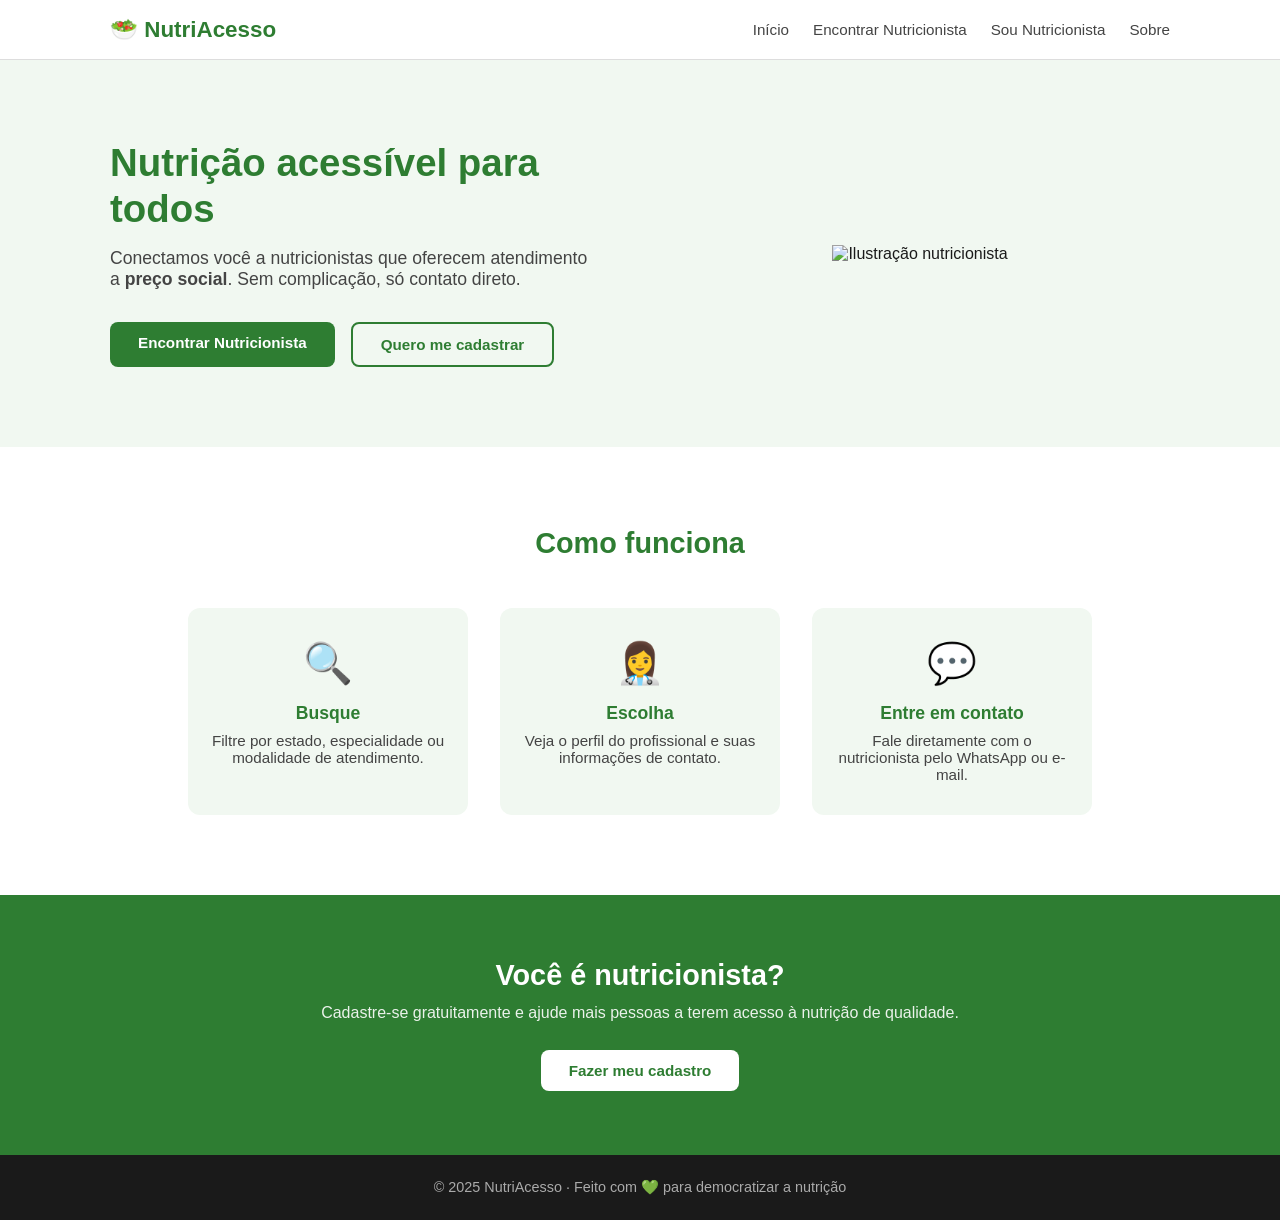
==== frontend/index.html @ 2fa6099e "feat: estrutura completa do site - frontend HTML/CSS/JS + backend Python/Flask" ====
<!DOCTYPE html>
<html lang="pt-BR">
<head>
  <meta charset="UTF-8" />
  <meta name="viewport" content="width=device-width, initial-scale=1.0" />
  <title>NutriAcesso</title>
  <link rel="stylesheet" href="css/style.css" />
</head>
<body>

  <!-- HEADER -->
  <header class="header">
    <div class="container header__inner">
      <a href="index.html" class="logo">🥗 NutriAcesso</a>
      <nav class="nav">
        <a href="index.html">Início</a>
        <a href="profissionais.html">Encontrar Nutricionista</a>
        <a href="cadastro.html">Sou Nutricionista</a>
        <a href="sobre.html">Sobre</a>
      </nav>
    </div>
  </header>

  <!-- HERO -->
  <section class="hero">
    <div class="container hero__inner">
      <div class="hero__text">
        <h1>Nutrição acessível para todos</h1>
        <p>Conectamos você a nutricionistas que oferecem atendimento a <strong>preço social</strong>. Sem complicação, só contato direto.</p>
        <div class="hero__actions">
          <a href="profissionais.html" class="btn btn--primary">Encontrar Nutricionista</a>
          <a href="cadastro.html" class="btn btn--secondary">Quero me cadastrar</a>
        </div>
      </div>
      <div class="hero__image">
        <img src="assets/hero-illustration.svg" alt="Ilustração nutricionista" />
      </div>
    </div>
  </section>

  <!-- COMO FUNCIONA -->
  <section class="how-it-works">
    <div class="container">
      <h2 class="section-title">Como funciona</h2>
      <div class="steps">
        <div class="step">
          <div class="step__icon">🔍</div>
          <h3>Busque</h3>
          <p>Filtre por estado, especialidade ou modalidade de atendimento.</p>
        </div>
        <div class="step">
          <div class="step__icon">👩‍⚕️</div>
          <h3>Escolha</h3>
          <p>Veja o perfil do profissional e suas informações de contato.</p>
        </div>
        <div class="step">
          <div class="step__icon">💬</div>
          <h3>Entre em contato</h3>
          <p>Fale diretamente com o nutricionista pelo WhatsApp ou e-mail.</p>
        </div>
      </div>
    </div>
  </section>

  <!-- CTA NUTRICIONISTA -->
  <section class="cta-nutri">
    <div class="container cta-nutri__inner">
      <h2>Você é nutricionista?</h2>
      <p>Cadastre-se gratuitamente e ajude mais pessoas a terem acesso à nutrição de qualidade.</p>
      <a href="cadastro.html" class="btn btn--primary">Fazer meu cadastro</a>
    </div>
  </section>

  <!-- FOOTER -->
  <footer class="footer">
    <div class="container">
      <p>© 2025 NutriAcesso · Feito com 💚 para democratizar a nutrição</p>
    </div>
  </footer>

</body>
</html>
---- frontend/css/style.css ----
/* ===========================
   NutriAcesso — Global Styles
   =========================== */

:root {
  --green-primary: #2e7d32;
  --green-light: #4caf50;
  --green-bg: #f1f8f1;
  --green-accent: #a5d6a7;
  --text-dark: #1a1a1a;
  --text-mid: #444;
  --text-light: #777;
  --white: #ffffff;
  --border: #ddd;
  --radius: 12px;
  --shadow: 0 2px 12px rgba(0,0,0,0.08);
  --font: 'Segoe UI', Arial, sans-serif;
}

* { box-sizing: border-box; margin: 0; padding: 0; }
html { scroll-behavior: smooth; }
body { font-family: var(--font); color: var(--text-dark); background: var(--white); }
a { text-decoration: none; color: inherit; }

.container {
  max-width: 1100px;
  margin: 0 auto;
  padding: 0 20px;
}

/* === HEADER === */
.header {
  background: var(--white);
  border-bottom: 1px solid var(--border);
  padding: 16px 0;
  position: sticky;
  top: 0;
  z-index: 100;
}
.header__inner {
  display: flex;
  align-items: center;
  justify-content: space-between;
}
.logo {
  font-size: 1.4rem;
  font-weight: 700;
  color: var(--green-primary);
}
.nav { display: flex; gap: 24px; }
.nav a {
  color: var(--text-mid);
  font-size: 0.95rem;
  transition: color 0.2s;
}
.nav a:hover, .nav a.active { color: var(--green-primary); font-weight: 600; }
.admin-badge {
  background: var(--green-primary);
  color: white;
  padding: 4px 12px;
  border-radius: 20px;
  font-size: 0.85rem;
}

/* === BUTTONS === */
.btn {
  display: inline-block;
  padding: 12px 28px;
  border-radius: 8px;
  font-size: 0.95rem;
  font-weight: 600;
  cursor: pointer;
  border: none;
  transition: all 0.2s;
}
.btn--primary {
  background: var(--green-primary);
  color: white;
}
.btn--primary:hover { background: #1b5e20; }
.btn--secondary {
  background: transparent;
  color: var(--green-primary);
  border: 2px solid var(--green-primary);
}
.btn--secondary:hover { background: var(--green-bg); }
.btn--full { width: 100%; text-align: center; }
.btn--danger { background: #c62828; color: white; }
.btn--danger:hover { background: #b71c1c; }
.btn--success { background: var(--green-primary); color: white; }

/* === HERO === */
.hero {
  background: var(--green-bg);
  padding: 80px 0;
}
.hero__inner {
  display: flex;
  align-items: center;
  gap: 60px;
}
.hero__text { flex: 1; }
.hero__text h1 {
  font-size: 2.4rem;
  color: var(--green-primary);
  margin-bottom: 16px;
  line-height: 1.2;
}
.hero__text p {
  font-size: 1.1rem;
  color: var(--text-mid);
  margin-bottom: 32px;
  max-width: 480px;
}
.hero__actions { display: flex; gap: 16px; flex-wrap: wrap; }
.hero__image { flex: 1; text-align: center; }
.hero__image img { max-width: 360px; width: 100%; }

/* === COMO FUNCIONA === */
.how-it-works { padding: 80px 0; }
.section-title {
  text-align: center;
  font-size: 1.8rem;
  margin-bottom: 48px;
  color: var(--green-primary);
}
.steps {
  display: flex;
  gap: 32px;
  justify-content: center;
  flex-wrap: wrap;
}
.step {
  flex: 1;
  min-width: 200px;
  max-width: 280px;
  text-align: center;
  padding: 32px 20px;
  background: var(--green-bg);
  border-radius: var(--radius);
}
.step__icon { font-size: 2.5rem; margin-bottom: 16px; }
.step h3 { font-size: 1.1rem; margin-bottom: 8px; color: var(--green-primary); }
.step p { color: var(--text-mid); font-size: 0.95rem; }

/* === CTA NUTRICIONISTA === */
.cta-nutri {
  background: var(--green-primary);
  color: white;
  padding: 64px 0;
}
.cta-nutri__inner { text-align: center; }
.cta-nutri h2 { font-size: 1.8rem; margin-bottom: 12px; }
.cta-nutri p { font-size: 1rem; margin-bottom: 28px; opacity: 0.9; }
.cta-nutri .btn--primary { background: white; color: var(--green-primary); }
.cta-nutri .btn--primary:hover { background: var(--green-bg); }

/* === FOOTER === */
.footer {
  background: var(--text-dark);
  color: #aaa;
  text-align: center;
  padding: 24px 0;
  font-size: 0.9rem;
}

/* === PAGE TITLES === */
.page-title {
  font-size: 1.9rem;
  color: var(--green-primary);
  margin: 40px 0 8px;
}
.page-subtitle { color: var(--text-mid); margin-bottom: 32px; }

/* === FILTERS === */
.filters {
  display: flex;
  gap: 12px;
  flex-wrap: wrap;
  margin-bottom: 40px;
  align-items: center;
}
.filters select, .filters input {
  padding: 10px 14px;
  border: 1px solid var(--border);
  border-radius: 8px;
  font-size: 0.9rem;
  flex: 1;
  min-width: 160px;
}

/* === CARDS GRID === */
.cards-grid {
  display: grid;
  grid-template-columns: repeat(auto-fill, minmax(280px, 1fr));
  gap: 24px;
  margin-bottom: 60px;
}
.card {
  background: var(--white);
  border: 1px solid var(--border);
  border-radius: var(--radius);
  padding: 24px;
  box-shadow: var(--shadow);
  transition: transform 0.2s, box-shadow 0.2s;
}
.card:hover { transform: translateY(-4px); box-shadow: 0 6px 24px rgba(0,0,0,0.12); }
.card__name { font-size: 1.1rem; font-weight: 700; color: var(--green-primary); margin-bottom: 4px; }
.card__crn { font-size: 0.8rem; color: var(--text-light); margin-bottom: 8px; }
.card__tags { display: flex; gap: 6px; flex-wrap: wrap; margin-bottom: 12px; }
.tag {
  background: var(--green-bg);
  color: var(--green-primary);
  font-size: 0.75rem;
  padding: 3px 10px;
  border-radius: 20px;
  font-weight: 600;
}
.card__location { font-size: 0.85rem; color: var(--text-mid); margin-bottom: 16px; }

/* === PERFIL === */
.perfil-page { padding: 40px 0 80px; }
.back-link { color: var(--green-primary); font-size: 0.9rem; display: inline-block; margin-bottom: 24px; }
.perfil-card {
  background: var(--white);
  border: 1px solid var(--border);
  border-radius: var(--radius);
  padding: 40px;
  box-shadow: var(--shadow);
  max-width: 720px;
}
.perfil-card h1 { color: var(--green-primary); font-size: 1.8rem; margin-bottom: 4px; }
.perfil-card .crn { color: var(--text-light); font-size: 0.9rem; margin-bottom: 20px; }
.perfil-card .descricao { color: var(--text-mid); line-height: 1.6; margin: 20px 0; }
.contact-buttons { display: flex; gap: 12px; flex-wrap: wrap; margin-top: 28px; }

/* === CADASTRO FORM === */
.cadastro-page { padding: 40px 0 80px; }
.form-card {
  background: var(--white);
  border: 1px solid var(--border);
  border-radius: var(--radius);
  padding: 40px;
  box-shadow: var(--shadow);
  max-width: 680px;
}
fieldset {
  border: none;
  margin-bottom: 32px;
}
legend {
  font-size: 1.1rem;
  font-weight: 700;
  color: var(--green-primary);
  margin-bottom: 20px;
  border-bottom: 2px solid var(--green-accent);
  padding-bottom: 8px;
  width: 100%;
}
.form-group { margin-bottom: 16px; }
.form-group label { display: block; font-size: 0.9rem; font-weight: 600; margin-bottom: 6px; }
.form-group input, .form-group select, .form-group textarea {
  width: 100%;
  padding: 10px 14px;
  border: 1px solid var(--border);
  border-radius: 8px;
  font-size: 0.95rem;
  font-family: var(--font);
  transition: border-color 0.2s;
}
.form-group input:focus, .form-group select:focus, .form-group textarea:focus {
  outline: none;
  border-color: var(--green-light);
}
.form-row { display: flex; gap: 16px; }
.form-row .form-group { flex: 1; }
.form-msg {
  padding: 14px;
  border-radius: 8px;
  margin-bottom: 16px;
  font-size: 0.95rem;
  text-align: center;
}
.form-msg.success { background: var(--green-bg); color: var(--green-primary); }
.form-msg.error { background: #ffebee; color: #c62828; }

/* === SOBRE === */
.sobre-page { padding: 40px 0 80px; }
.sobre-content { max-width: 680px; }
.sobre-content p { color: var(--text-mid); line-height: 1.7; margin-bottom: 16px; font-size: 1rem; }
.sobre-content h2 { color: var(--green-primary); font-size: 1.2rem; margin: 28px 0 12px; }
.sobre-content ol { padding-left: 20px; color: var(--text-mid); line-height: 2; }
.sobre-cta { display: flex; gap: 16px; margin-top: 40px; flex-wrap: wrap; }

/* === ADMIN === */
.admin-page { padding: 40px 0 80px; }
.admin-card {
  background: var(--white);
  border: 1px solid var(--border);
  border-radius: var(--radius);
  padding: 24px;
  margin-bottom: 20px;
  box-shadow: var(--shadow);
}
.admin-card h3 { color: var(--green-primary); margin-bottom: 8px; }
.admin-card p { color: var(--text-mid); font-size: 0.9rem; margin-bottom: 4px; }
.admin-card .actions { display: flex; gap: 12px; margin-top: 16px; }
.sem-resultado { text-align: center; color: var(--text-light); padding: 40px 0; font-size: 1rem; }

/* === RESPONSIVE === */
@media (max-width: 768px) {
  .hero__inner { flex-direction: column; gap: 32px; text-align: center; }
  .hero__text h1 { font-size: 1.8rem; }
  .hero__actions { justify-content: center; }
  .hero__image { display: none; }
  .nav { gap: 12px; font-size: 0.85rem; }
  .form-row { flex-direction: column; }
  .contact-buttons { flex-direction: column; }
}
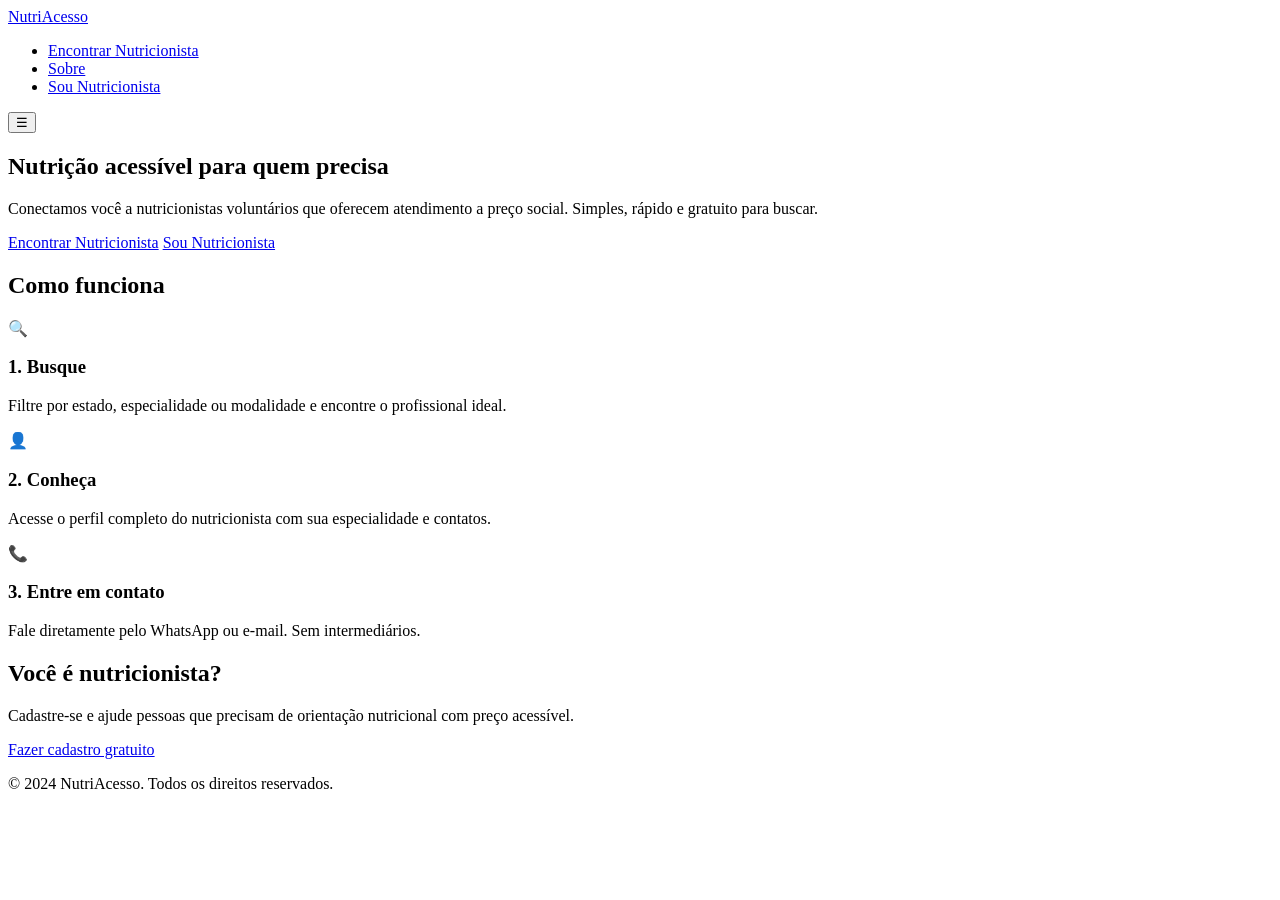
==== commit 6ba427c1: "feat: frontend HTML - todas as páginas (home, diretório, perfil, cadastro, sobre, admin)" ====
--- a/frontend/index.html
+++ b/frontend/index.html
@@ -3,37 +3,33 @@
 <head>
   <meta charset="UTF-8" />
   <meta name="viewport" content="width=device-width, initial-scale=1.0" />
-  <title>NutriAcesso</title>
-  <link rel="stylesheet" href="css/style.css" />
+  <title>NutriAcesso - Atendimento Nutricional a Preco Social</title>
+  <link rel="stylesheet" href="css/global.css" />
+  <link rel="stylesheet" href="css/home.css" />
 </head>
 <body>
 
-  <!-- HEADER -->
-  <header class="header">
-    <div class="container header__inner">
-      <a href="index.html" class="logo">🥗 NutriAcesso</a>
-      <nav class="nav">
-        <a href="index.html">Início</a>
-        <a href="profissionais.html">Encontrar Nutricionista</a>
-        <a href="cadastro.html">Sou Nutricionista</a>
-        <a href="sobre.html">Sobre</a>
-      </nav>
+  <!-- NAVBAR -->
+  <nav class="navbar">
+    <div class="container nav-inner">
+      <a href="index.html" class="logo">NutriAcesso</a>
+      <ul class="nav-links">
+        <li><a href="pages/directory.html">Encontrar Nutricionista</a></li>
+        <li><a href="pages/about.html">Sobre</a></li>
+        <li><a href="pages/register.html" class="btn btn-primary">Sou Nutricionista</a></li>
+      </ul>
+      <button class="menu-toggle" id="menuToggle">&#9776;</button>
     </div>
-  </header>
+  </nav>
 
   <!-- HERO -->
   <section class="hero">
-    <div class="container hero__inner">
-      <div class="hero__text">
-        <h1>Nutrição acessível para todos</h1>
-        <p>Conectamos você a nutricionistas que oferecem atendimento a <strong>preço social</strong>. Sem complicação, só contato direto.</p>
-        <div class="hero__actions">
-          <a href="profissionais.html" class="btn btn--primary">Encontrar Nutricionista</a>
-          <a href="cadastro.html" class="btn btn--secondary">Quero me cadastrar</a>
-        </div>
-      </div>
-      <div class="hero__image">
-        <img src="assets/hero-illustration.svg" alt="Ilustração nutricionista" />
+    <div class="container hero-content">
+      <h1>Nutrição acessível para quem precisa</h1>
+      <p>Conectamos você a nutricionistas voluntários que oferecem atendimento a preço social. Simples, rápido e gratuito para buscar.</p>
+      <div class="hero-buttons">
+        <a href="pages/directory.html" class="btn btn-primary btn-lg">Encontrar Nutricionista</a>
+        <a href="pages/register.html" class="btn btn-outline btn-lg">Sou Nutricionista</a>
       </div>
     </div>
   </section>
@@ -44,39 +40,40 @@
       <h2 class="section-title">Como funciona</h2>
       <div class="steps">
         <div class="step">
-          <div class="step__icon">🔍</div>
-          <h3>Busque</h3>
-          <p>Filtre por estado, especialidade ou modalidade de atendimento.</p>
+          <div class="step-icon">&#128269;</div>
+          <h3>1. Busque</h3>
+          <p>Filtre por estado, especialidade ou modalidade e encontre o profissional ideal.</p>
         </div>
         <div class="step">
-          <div class="step__icon">👩‍⚕️</div>
-          <h3>Escolha</h3>
-          <p>Veja o perfil do profissional e suas informações de contato.</p>
+          <div class="step-icon">&#128100;</div>
+          <h3>2. Conheça</h3>
+          <p>Acesse o perfil completo do nutricionista com sua especialidade e contatos.</p>
         </div>
         <div class="step">
-          <div class="step__icon">💬</div>
-          <h3>Entre em contato</h3>
-          <p>Fale diretamente com o nutricionista pelo WhatsApp ou e-mail.</p>
+          <div class="step-icon">&#128222;</div>
+          <h3>3. Entre em contato</h3>
+          <p>Fale diretamente pelo WhatsApp ou e-mail. Sem intermediários.</p>
         </div>
       </div>
     </div>
   </section>
 
   <!-- CTA NUTRICIONISTA -->
-  <section class="cta-nutri">
-    <div class="container cta-nutri__inner">
+  <section class="cta-section">
+    <div class="container">
       <h2>Você é nutricionista?</h2>
-      <p>Cadastre-se gratuitamente e ajude mais pessoas a terem acesso à nutrição de qualidade.</p>
-      <a href="cadastro.html" class="btn btn--primary">Fazer meu cadastro</a>
+      <p>Cadastre-se e ajude pessoas que precisam de orientação nutricional com preço acessível.</p>
+      <a href="pages/register.html" class="btn btn-white btn-lg">Fazer cadastro gratuito</a>
     </div>
   </section>
 
   <!-- FOOTER -->
   <footer class="footer">
     <div class="container">
-      <p>© 2025 NutriAcesso · Feito com 💚 para democratizar a nutrição</p>
+      <p>&copy; 2024 NutriAcesso. Todos os direitos reservados.</p>
     </div>
   </footer>
 
+  <script src="js/main.js"></script>
 </body>
 </html>
